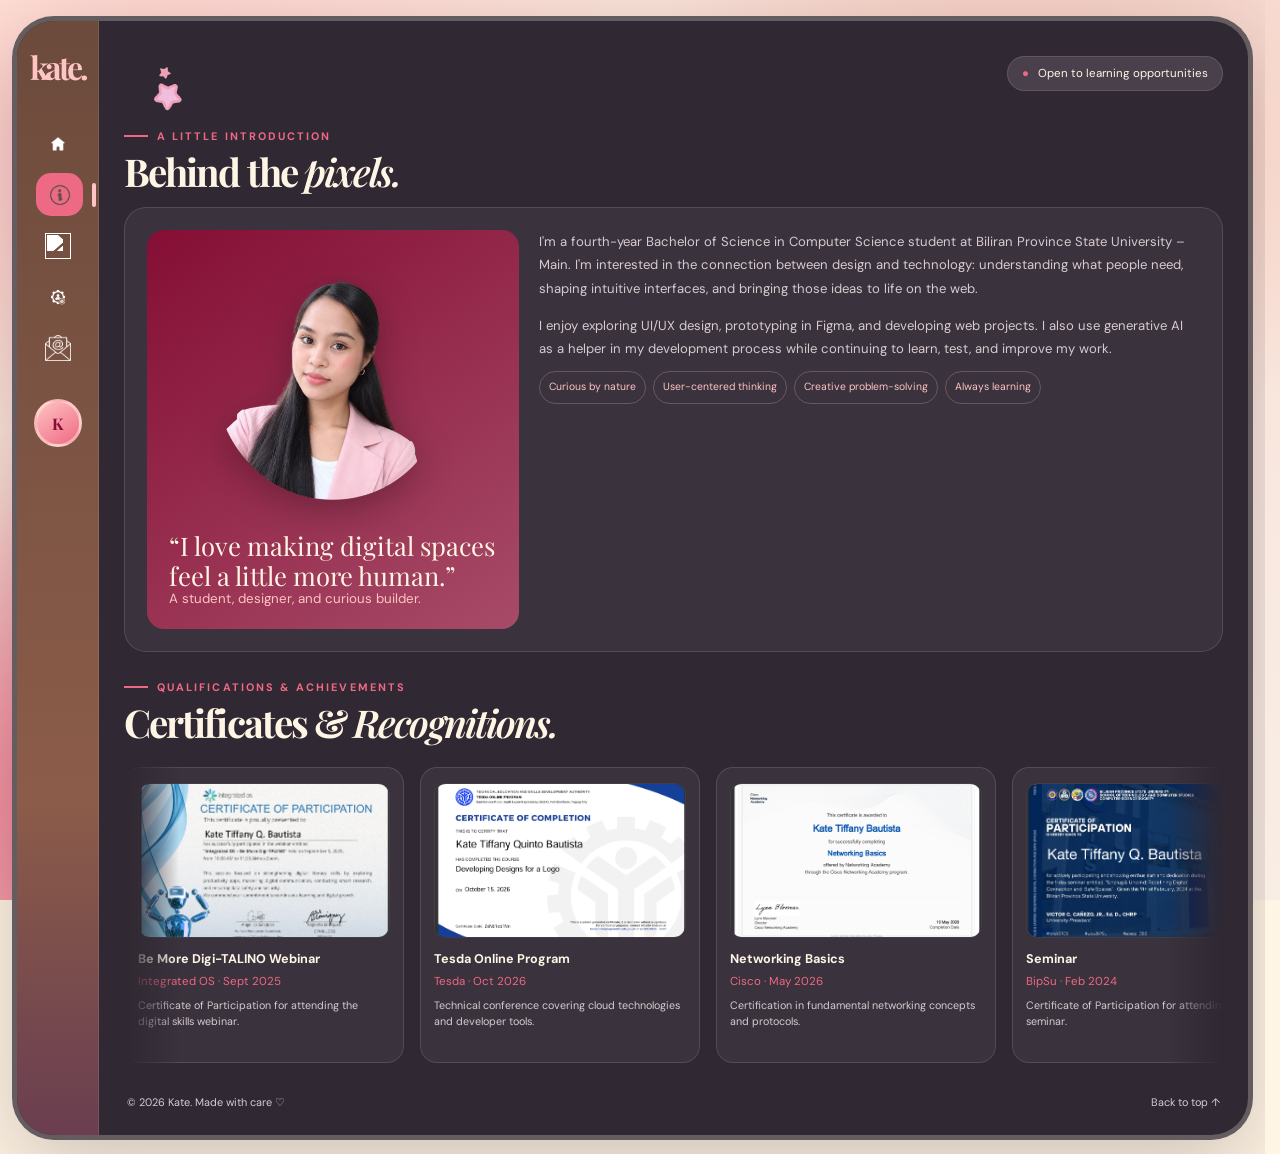
==== about.html @ a685a41d "Add files via upload" ====
<!doctype html>
<html lang="en">
  <head>
    <meta charset="UTF-8" />
    <meta name="viewport" content="width=device-width, initial-scale=1.0" />
    <meta name="theme-color" content="#850e35" />
    <meta
      name="description"
      content="Kate Tiffany Q. Bautista — UI/UX Designer and Developer portfolio."
    />
    <title>About — Kate Tiffany Q. Bautista</title>
    <link rel="preconnect" href="https://fonts.googleapis.com" />
    <link
      href="https://fonts.googleapis.com/css2?family=DM+Sans:wght@400;500;600;700&family=Playfair+Display:ital,wght@0,600;0,700;1,600;1,700&display=swap"
      rel="stylesheet"
    />
    <link
      href="https://fonts.googleapis.com/css2?family=Quicksand:wght@500;600&display=swap"
      rel="stylesheet"
    />
    <script>
      /* browsers without cross-page view transitions get a CSS/JS fade fallback (see portfolio.css) */
      if (!("CSSViewTransitionRule" in window)) document.documentElement.classList.add("no-vt");
    </script>
    <link rel="stylesheet" href="portfolio.css" />
  </head>
  <body id="top" data-page="about">
    <div class="dashboard">
      <aside class="sidebar" aria-label="Portfolio navigation">
        <div class="sidebar-inner">
          <a class="logo" href="index.html" data-section="home" aria-label="Home">kate.</a>
          <nav class="side-nav">
            <a href="index.html" data-section="home" aria-label="Home" title="Home"><img src="Home.png" alt="" /></a>
            <a class="active" aria-current="page" href="about.html" data-section="about" aria-label="About" title="About"><img src="About.png" alt="" /></a>
            <a href="work.html" data-section="work" aria-label="Work" title="Work"><img src="Work.png" alt="" /></a>
            <a href="skills.html" data-section="skills" aria-label="Skills" title="Skills"><img src="Skills.png" alt="" /></a>
            <a href="contact.html" data-section="contact" aria-label="Contact" title="Contact"><img src="Contact.png" alt="" /></a>
          </nav>
          <div class="avatar-mini" aria-label="Kate initials">K</div>
        </div>
      </aside>

      <main class="content">
        <div class="content-top">
          <button class="star-btn" id="starBtn" aria-label="Click for a pink star shimmer" type="button">
            <img src="star.png" alt="" />
            <span class="star-spark" aria-hidden="true">✦</span>
            <span class="star-spark" aria-hidden="true">✧</span>
            <span class="star-spark" aria-hidden="true">✦</span>
            <span class="star-spark" aria-hidden="true">✧</span>
            <span class="star-spark" aria-hidden="true">✦</span>
          </button>
          <span class="status-pill"><span>●</span> Open to learning opportunities</span>
        </div>

        <section id="about" class="section-block">
          <div class="section-heading reveal">
            <div>
              <div class="eyebrow">A little introduction</div>
              <h2>Behind the <em>pixels.</em></h2>
            </div>
            <p class="section-description">
            </p>
          </div>
          <div class="about-card reveal">
            <div class="quote-card">
              <!-- Ilisi ang src sa imong picture (pananglitan: "my-photo.png") -->
              <img class="quote-photo" src="tiffany.png" alt="Kate Tiffany Bautista" />
              <div class="quote">
                “I love making digital spaces feel a little more human.”
              </div>
              <small>A student, designer, and curious builder.</small>
            </div>
            <div class="about-text">
              <p>
                I'm a fourth-year Bachelor of Science in Computer Science student at Biliran Province State University – Main. I'm interested in the connection between design and technology: understanding what people need, shaping intuitive interfaces, and bringing those ideas to life on the web.
              </p>
              <p>
                I enjoy exploring UI/UX design, prototyping in Figma, and developing web projects. I also use generative AI as a helper in my development process while continuing to learn, test, and improve my work.
              </p>
              <div class="tags">
                <span class="tag">Curious by nature</span>
                <span class="tag">User-centered thinking</span>
                <span class="tag">Creative problem-solving</span>
                <span class="tag">Always learning</span>
              </div>
            </div>
          </div>
        </section>

        <!-- AUTOMATIC CONTINUOUS SCROLLING CERTIFICATES -->
        <section id="certificates" class="section-block">
          <div class="section-heading reveal">
            <div>
              <div class="eyebrow">Qualifications & Achievements</div>
              <h2>Certificates & <em>Recognitions.</em></h2>
            </div>
            <p class="section-description">
            </p>
          </div>

          <div class="cert-marquee-container reveal">
            <div class="cert-marquee-track">
              
              <!-- CARD 1 -->
              <article class="skill cert-card-item">
                <div class="cert-img-box">
              <img src="digi-talino.png" alt="Be More Digi-TALINO Webinar Certificate" />  </div>
                <h3>Be More Digi-TALINO Webinar</h3>
                <p style="color: var(--pink); font-size: 0.72rem; margin-bottom: 6px;">Integrated OS · Sept 2025</p>
                <p>Certificate of Participation for attending the digital skills webinar.</p>
              </article>

              <!-- CARD 2 -->
              <article class="skill cert-card-item">
                <div class="cert-img-box">
                  <img src="tesda-online%20program.png" alt="Developing Designs for a Logo Certificate" />
                </div>
                <h3>Tesda Online Program</h3>
                <p style="color: var(--pink); font-size: 0.72rem; margin-bottom: 6px;">Tesda · Oct 2026</p>
                <p>Technical conference covering cloud technologies and developer tools.</p>
              </article>

              <!-- CARD 3 -->
              <article class="skill cert-card-item">
                <div class="cert-img-box">
                  <img src="networking%20basics.png" alt="Networking Basics Certificate" />
                </div>
                <h3>Networking Basics</h3>
                <p style="color: var(--pink); font-size: 0.72rem; margin-bottom: 6px;">Cisco · May 2026</p>
                <p>Certification in fundamental networking concepts and protocols.</p>
              </article>

              <!-- CARD 4 -->
              <article class="skill cert-card-item">
                <div class="cert-img-box">
                  <img src="unplugandunwind.png" alt="Seminar" />
                </div>
                <h3>Seminar</h3>
                <p style="color: var(--pink); font-size: 0.72rem; margin-bottom: 6px;">BipSu · Feb 2024</p>
                <p>Certificate of Participation for attending the seminar.</p>
              </article>

              <!-- CARD 5 -->
              <article class="skill cert-card-item">
                <div class="cert-img-box">
                  <img src="thesis-preparation.png" alt="Thesis Preparation & Industry Practices" />
                </div>
                <h3>Thesis Preparation & Industry Practices</h3>
                <p style="color: var(--pink); font-size: 0.72rem; margin-bottom: 6px;">Workshop · October 2025</p>
                <p> Completed a seminar-workshop focused on thesis preparation, trending tools, and industry practices..</p>
              </article>

              <!-- CARD 6 -->
              <article class="skill cert-card-item">
                <div class="cert-img-box">
                  <img src="skillquest.png" alt="Generative AI Literacy" />
                </div>
                <h3>Generative AI Literacy</h3>
                <p style="color: var(--pink); font-size: 0.72rem; margin-bottom: 6px;">SkillQuest · 2026</p>
                <p>Completion certificate for the Generative AI Literacy course.</p>
              </article>

            </div>
          </div>
        </section>

        <footer>
          <span>© <span id="year"></span> Kate. Made with care ♡</span>
          <a href="#top">Back to top ↑</a>
        </footer>
      </main>
    </div>

    <!-- CERTIFICATE POP-UP -->
    <div class="cert-modal" id="certModal" role="dialog" aria-modal="true" aria-labelledby="certModalTitle" aria-hidden="true">
      <div class="cert-modal-box">
        <button type="button" class="cert-modal-close" id="certModalClose" aria-label="Close">&times;</button>
        <img class="cert-modal-img" id="certModalImg" src="" alt="" />
        <div class="cert-modal-body">
          <h3 id="certModalTitle"></h3>
          <p class="cert-modal-meta" id="certModalMeta"></p>
          <p class="cert-modal-desc" id="certModalDesc"></p>
        </div>
      </div>
    </div>
    <script src="portfolio.js"></script>
  </body>
</html>
---- portfolio.css ----
/* ===================================================================
   portfolio.css — shared by index, about, work, skills and contact.
   Taken from the <style> block in index.html (unchanged apart from the
   two notes marked in comments + the project row + the final section).
   =================================================================== */
:root {
  --wine: #850e35;
  --pink: #ee6983;
  --blush: #ffc4c4;
  --cream: #fff5e4;
  --dark: #302832;
  --dark2: #3a323c;
  --muted: #d8cbd0;
  --gold: #ffc4c4;
  --line: rgba(255, 245, 228, 0.13);
  --shadow: 0 28px 90px rgba(48, 25, 38, 0.23);
}
* {
  box-sizing: border-box;
}
html {
  scroll-behavior: smooth;
  scroll-padding-top: 24px;
}
body {
  margin: 0;
  background: var(--cream);
  font-family: "DM Sans", sans-serif;
  color: var(--cream);
  padding: 16px 12px 14px;
  min-height: 100vh;
  overflow-x: hidden;
}
body:before {
  content: "";
  position: fixed;
  inset: 0;
  z-index: -2;
  background:
    radial-gradient(ellipse at 12% 18%, #ffc4c4 0, transparent 34%),
    radial-gradient(ellipse at 82% 16%, #f4c9ba 0, transparent 28%),
    radial-gradient(ellipse at 14% 90%, #ee6983 0, transparent 35%),
    linear-gradient(120deg, #fff5e4, #f8d9d2 55%, #f9eee4);
}
a {
  color: inherit;
  text-decoration: none;
}
button {
  font: inherit;
}
.page-meta {
  width: min(1480px, 100%);
  margin: 0 auto 18px;
  display: flex;
  justify-content: space-between;
  align-items: center;
  color: var(--cream);
  font-size: 0.78rem;
  text-shadow: 0 1px 8px #6d4050;
}
.page-number {
  font-family: "Playfair Display", serif;
  font-size: 1.3rem;
  font-weight: 700;
}
.credit {
  border: 1px solid rgba(255, 255, 255, 0.55);
  border-radius: 30px;
  padding: 6px 14px;
  font-size: 0.68rem;
}
.dashboard {
  width: min(1480px, 100%);
  margin: auto;
  background: var(--dark);
  border: 5px solid rgba(255, 245, 228, 0.25);
  border-radius: 42px;
  overflow: clip;
  display: grid;
  grid-template-columns: 82px minmax(0, 1fr);
  min-height: 700px;
  box-shadow: var(--shadow);
  position: relative;
}
.sidebar {
  background: linear-gradient(180deg, #6c4b3c, #8b5c49 70%, #6a3e50);
  border-right: 1px solid rgba(255, 245, 228, 0.1);
}
.sidebar-inner {
  position: sticky;
  top: 0;
  height: calc(100vh - 40px); /* 100vh minus body padding (30px) and dashboard border (10px): no phantom scroll on short pages */
  min-height: 520px;
  display: flex;
  align-items: center;
  flex-direction: column;
  padding: 24px 12px;
  gap: 20px;
}
.logo {
  font-family: "Playfair Display", serif;
  font-size: 2rem;
  font-weight: 700;
  color: var(--blush);
  margin: 0 0 14px;
  letter-spacing: -0.1em;
}
.side-nav {
  display: flex;
  flex-direction: column;
  gap: 8px;
  width: 100%;
  align-items: center;
}
.side-nav a {
  width: 47px;
  height: 43px;
  border-radius: 15px;
  display: grid;
  place-items: center;
  color: #ffd5d8;
  font-size: 1.18rem;
  transition: 0.25s;
  position: relative;
}
.side-nav a:hover,
.side-nav a.active {
  background: var(--pink);
  color: var(--wine);
  transform: translateX(2px);
}
.side-nav a.active:after {
  content: "";
  position: absolute;
  right: -13px;
  width: 4px;
  height: 24px;
  border-radius: 5px;
  background: var(--blush);
}
.avatar-mini {
  width: 48px;
  height: 48px;
  border-radius: 50%;
  background: linear-gradient(145deg, var(--blush), var(--pink));
  color: var(--wine);
  display: grid;
  place-items: center;
  font-family: "Playfair Display", serif;
  font-weight: 700;
  border: 3px solid rgba(255, 245, 228, 0.45);
  margin-top: 10px;
}
.sidebar-bottom {
  margin-top: auto;
  display: flex;
  flex-direction: column;
  gap: 10px;
}
.sidebar-bottom a {
  font-size: 0.9rem;
  color: #ffd5d8;
  padding: 9px;
}
.content {
  min-width: 0;
  padding: 25px 25px 26px;
}
.content-top {
  display: flex;
  justify-content: space-between;
  align-items: center;
  gap: 16px;
  margin-bottom: 20px;
}
.back-link,
.status-pill {
  background: #4a404b;
  border: 1px solid var(--line);
  border-radius: 99px;
  padding: 9px 14px;
  font-size: 0.72rem;
  color: var(--cream);
}
.back-link:hover {
  background: var(--wine);
}
.status-pill span {
  color: var(--pink);
  margin-right: 6px;
}
.hero-layout {
  display: grid;
  grid-template-columns: minmax(0, 1.45fr) minmax(230px, 0.8fr);
  gap: 18px;
  align-items: stretch;
}
.hero-main {
  min-height: 490px;
  border-radius: 30px;
  overflow: hidden;
  position: relative;
  background: linear-gradient(
    150deg,
    #f9d8c7 0%,
    #ee6983 48%,
    #850e35 100%
  );
  color: var(--wine);
  isolation: isolate;
}
.hero-main:before {
  content: "";
  position: absolute;
  inset: 0;
  background:
    radial-gradient(
      circle at 25% 15%,
      rgba(255, 245, 228, 0.95),
      transparent 30%
    ),
    linear-gradient(130deg, transparent 35%, rgba(133, 14, 53, 0.15));
  z-index: -1;
}
.hero-main:after {
  content: "";
  position: absolute;
  right: -80px;
  bottom: -110px;
  width: 340px;
  height: 340px;
  border-radius: 50%;
  border: 1px solid rgba(255, 245, 228, 0.45);
  box-shadow:
    0 0 0 24px rgba(255, 245, 228, 0.07),
    0 0 0 54px rgba(255, 245, 228, 0.05);
  z-index: -1;
}
.hero-copy {
  padding: 35px 32px;
  position: relative;
  z-index: 3;
  max-width: 580px;
}
.eyebrow {
  font-size: 0.68rem;
  text-transform: uppercase;
  letter-spacing: 0.19em;
  font-weight: 700;
  color: var(--wine);
  display: flex;
  align-items: center;
  gap: 9px;
}
.eyebrow:before {
  content: "";
  width: 24px;
  height: 2px;
  background: var(--wine);
}
h1,
h2,
h3,
p {
  margin-top: 0;
}
h1,
h2,
.serif {
  font-family: "Playfair Display", Georgia, serif;
}
h1 {
  font-size: clamp(2.7rem, 5vw, 4.8rem);
  letter-spacing: -0.065em;
  line-height: 0.98;
  margin: 17px 0 16px;
  max-width: 570px;
}
h1 em,
h2 em {
  color: var(--cream);
  font-weight: 600;
}
.hero-copy p {
  max-width: 400px;
  line-height: 1.75;
  color: #fff8ef;
  font-size: 0.92rem;
}
.actions {
  display: flex;
  flex-wrap: wrap;
  gap: 9px;
  margin-top: 23px;
}
.btn {
  border: 0;
  display: inline-flex;
  align-items: center;
  justify-content: center;
  gap: 8px;
  padding: 12px 16px;
  border-radius: 99px;
  font-size: 0.78rem;
  font-weight: 700;
  cursor: pointer;
  transition:
    transform 0.25s,
    box-shadow 0.25s;
}
.btn:hover {
  transform: translateY(-3px);
  box-shadow: 0 10px 25px #6b294332;
}
.btn-primary {
  background: var(--wine);
  color: var(--cream);
}
.btn-light {
  background: rgba(255, 245, 228, 0.72);
  color: var(--wine);
  border: 1px solid rgba(133, 14, 53, 0.15);
}
.hero-photo {
 position: absolute;   /* nakalutang sa loob ng hero */
right: 0%;            /* layo mula sa kanang gilid */
bottom: 0;            /* layo mula sa ibabang gilid */
height: 95%;          /* SIZE: taas ng larawan */
max-width: 50%;
object-fit: cover;
object-position: top;
z-index: 1;
}
.float-chip {
  position: absolute;
  z-index: 4;
  background: rgba(255, 245, 228, 0.9);
  border-radius: 15px;
  padding: 11px 13px;
  box-shadow: 0 10px 30px #6d253c2e;
  font-size: 0.68rem;
  color: var(--wine);
  animation: float 5s ease-in-out infinite;
}
.float-chip strong {
  display: block;
  font-size: 0.83rem;
  margin-top: 4px;
}
.chip-one {
  right: 18px;
  top: 22px;
}
.chip-two {
 left: 500px;
bottom: 22px;
animation-delay: -2s;
}
.right-column {
  display: flex;
  flex-direction: column;
  gap: 14px;
}
.panel {
  background: var(--dark2);
  border: 1px solid var(--line);
  border-radius: 23px;
  padding: 20px;
  min-width: 0;
  position: relative;
  transform: translateY(0) scale(1);
  transform-origin: center;
  transition: transform 240ms ease, border-color 240ms ease,
    box-shadow 240ms ease, background-color 240ms ease;
  will-change: transform;
  -webkit-tap-highlight-color: transparent;
}
/* Right-column panels gently lift when hovered or tapped. */
.right-column .panel:hover,
.right-column .panel:focus-within {
  transform: translateY(-6px) scale(1.015);
  border-color: rgba(255, 196, 196, 0.65);
  box-shadow: 0 14px 32px rgba(238, 105, 131, 0.16);
}
.right-column .panel:active {
  transform: translateY(-2px) scale(0.985);
  box-shadow: 0 5px 14px rgba(238, 105, 131, 0.12);
}
@media (prefers-reduced-motion: reduce) {
  .panel { transition: none; }
}
.panel-title {
  display: flex;
  justify-content: space-between;
  gap: 10px;
  align-items: center;
  margin-bottom: 14px;
}
.panel-title h3 {
  font-size: 0.95rem;
  margin: 0;
  color: var(--cream);
}
.tiny-icons {
  color: var(--pink);
  letter-spacing: 0.18em;
}
.location {
  font-size: 0.75rem;
  color: var(--muted);
  line-height: 1.55;
}
.location strong {
  color: var(--cream);
  display: block;
  font-size: 1rem;
  margin-bottom: 3px;
}
.music-box {
  background: #5b464e;
  border: 1px solid #a27b7c;
  border-radius: 15px;
  padding: 11px;
}
.music-screen {
  height: 105px;
  background: linear-gradient(
    135deg,
    var(--pink),
    var(--blush),
    var(--wine)
  );
  border-radius: 10px;
  display: grid;
  place-items: center;
  color: var(--cream);
  font-family: "Playfair Display", serif;
  font-size: 1.4rem;
  letter-spacing: -0.05em;
}
.music-screen span {
  font-style: italic;
}
.music-controls {
  display: flex;
  align-items: center;
  justify-content: space-around;
  color: var(--blush);
  padding-top: 12px;
  font-size: 1.1rem;
}
/* Interactive Creative Space */
.creative-playground {
  position: relative;
  overflow: hidden;
  min-height: 176px;
  padding: 14px;
  border-radius: 17px;
  border: 1px solid rgba(255, 196, 196, 0.4);
  background: linear-gradient(145deg, #f8c7d0, #e9b9d0 52%, #c8b9e8);
  color: #51233e;
  isolation: isolate;
  transition: background 350ms ease, transform 250ms ease;
}
.creative-playground.vibe-two {
  background: linear-gradient(145deg, #f8d8a8, #f6b8bd 55%, #d9c5f3);
}
.creative-playground.vibe-three {
  background: linear-gradient(145deg, #c8e8d2, #b9d9ed 55%, #e8c5e7);
}
.creative-playground:after {
  content: "";
  position: absolute;
  width: 150px;
  height: 150px;
  right: -50px;
  bottom: -75px;
  border: 1px solid rgba(255,255,255,.6);
  border-radius: 50%;
  box-shadow: 0 0 0 14px rgba(255,255,255,.1), 0 0 0 29px rgba(255,255,255,.08);
  z-index: -1;
}
.creative-topline {
  display: flex;
  align-items: center;
  justify-content: space-between;
  gap: 8px;
  font-size: .62rem;
  font-weight: 700;
  letter-spacing: .1em;
  text-transform: uppercase;
}
.creative-live-dot { width: 7px; height: 7px; display: inline-block; border-radius: 50%; background: #6aaf84; margin-right: 4px; box-shadow: 0 0 0 4px rgba(106,175,132,.18); }
.creative-idea { margin: 13px 0 3px; font-family: "Playfair Display", serif; font-size: 1.18rem; line-height: 1.12; }
.creative-subtitle { margin: 0; max-width: 185px; font-size: .67rem; line-height: 1.45; color: rgba(81,35,62,.82); }
.creative-sticker { position: absolute; display: grid; place-items: center; border: 1px solid rgba(255,255,255,.8); background: rgba(255,255,255,.48); backdrop-filter: blur(5px); box-shadow: 0 7px 18px rgba(92,39,74,.12); }
.sticker-star { right: 18px; top: 46px; width: 42px; height: 42px; border-radius: 15px; font-size: 1.35rem; animation: stickerFloat 3s ease-in-out infinite; transform: rotate(9deg); }
.sticker-heart { right: 58px; bottom: 18px; width: 34px; height: 34px; border-radius: 50%; font-size: 1.05rem; animation: stickerFloat 3.6s ease-in-out infinite reverse; }
.sticker-flower { right: 15px; bottom: 16px; font-size: 1.3rem; animation: flowerSpin 12s linear infinite; }
@keyframes stickerFloat { 0%,100% { translate: 0 0; } 50% { translate: 0 -7px; } }
@keyframes flowerSpin { to { rotate: 360deg; } }
@keyframes stickerPop { 0% { transform: scale(.55) rotate(-18deg); opacity: .35; } 65% { transform: scale(1.18) rotate(8deg); opacity: 1; } 100% { transform: scale(1) rotate(0); opacity: 1; } }
.creative-sticker.is-changing, .sticker-flower.is-changing { animation: stickerPop 420ms cubic-bezier(.2,.8,.2,1) both; }
.creative-footer { display: flex; align-items: center; justify-content: space-between; gap: 8px; margin-top: 11px; }
.creative-swatches { display: flex; gap: 5px; }
.creative-swatch { width: 13px; height: 13px; border-radius: 50%; border: 1px solid rgba(81,35,62,.2); }
.creative-shuffle { border: 1px solid rgba(255,196,196,.55); background: #5b414f; color: #fff5e4; border-radius: 999px; padding: 7px 10px; font-size: .65rem; font-weight: 700; cursor: pointer; transition: transform 180ms ease, background 180ms ease; }
.creative-shuffle:hover { transform: translateY(-2px) rotate(-1deg); background: var(--pink); color: var(--wine); }
.creative-shuffle:active { transform: scale(.96); }
.creative-shuffle:focus-visible { outline: 2px solid var(--blush); outline-offset: 3px; }
@media (prefers-reduced-motion: reduce) { .sticker-star, .sticker-heart, .sticker-flower { animation: none; } .creative-playground, .creative-shuffle { transition: none; } }
.years {
  display: flex;
  align-items: center;
  justify-content: space-between;
  gap: 10px;
}
.years small {
  display: block;
  color: var(--muted);
  font-size: 0.7rem;
  margin-bottom: 5px;
}
.years strong {
  font-family: "Playfair Display", serif;
  font-size: 2rem;
  letter-spacing: -0.04em;
}
.clock {
  width: 47px;
  height: 47px;
  border-radius: 50%;
  background: var(--pink);
  color: var(--wine);
  display: grid;
  place-items: center;
  font-size: 1.25rem;
  flex-shrink: 0;
}
.about-strip {
  margin-top: 18px;
  display: grid;
  grid-template-columns: 1fr 1fr 1fr;
  gap: 12px;
}
.mini-panel {
  background: var(--dark2);
  border: 1px solid var(--line);
  border-radius: 18px;
  padding: 17px;
  position: relative;
  transform: translateY(0) scale(1);
  transition: transform 240ms ease, border-color 240ms ease,
    box-shadow 240ms ease, background-color 240ms ease;
  -webkit-tap-highlight-color: transparent;
}
/* The lower Design Focus, Development, and Approach cards also move. */
.about-strip .mini-panel:hover,
.about-strip .mini-panel:focus-within {
  transform: translateY(-6px) scale(1.02);
  border-color: rgba(255, 196, 196, 0.65);
  box-shadow: 0 14px 30px rgba(238, 105, 131, 0.16);
}
.about-strip .mini-panel:active {
  transform: translateY(-2px) scale(0.985);
  box-shadow: 0 5px 14px rgba(238, 105, 131, 0.12);
}
@media (prefers-reduced-motion: reduce) {
  .mini-panel { transition: none; }
}
.mini-panel small {
  display: block;
  color: var(--pink);
  font-size: 0.64rem;
  text-transform: uppercase;
  letter-spacing: 0.12em;
  margin-bottom: 7px;
}
.mini-panel strong {
  font-size: 0.9rem;
}
.section-block {
  margin-top: 28px;
  scroll-margin-top: 20px;
}
.section-heading {
  display: flex;
  align-items: end;
  justify-content: space-between;
  gap: 20px;
  margin-bottom: 15px;
}
.section-heading .eyebrow {
  color: var(--pink);
}
.section-heading .eyebrow:before {
  background: var(--pink);
}
h2 {
  font-size: clamp(1.8rem, 3vw, 2.7rem);
  letter-spacing: -0.05em;
  line-height: 1.03;
  margin: 9px 0 0;
  color: var(--cream);
}
.section-description {
  color: var(--muted);
  font-size: 0.78rem;
  line-height: 1.65;
  max-width: 330px;
  margin: 0;
}
.about-card {
  display: grid;
  grid-template-columns: 0.72fr 1.28fr;
  gap: 20px;
  background: var(--dark2);
  border: 1px solid var(--line);
  border-radius: 22px;
  padding: 22px;
}
.quote-card {
  border-radius: 17px;
  background: linear-gradient(145deg, var(--wine), #a74b68);
  padding: 22px;
  display: flex;
  flex-direction: column;
  justify-content: space-between;
  min-height: 190px;
}
.quote-card .quote {
  font-family: "Playfair Display", serif;
  font-size: 1.6rem;
  line-height: 1.18;
}
.quote-card small {
  color: var(--blush);
}
.quote-card .quote-photo {
  display: block;
  width: 100%;
  max-width: 260px;
  height: auto;
  aspect-ratio: 1 / 1;
  object-fit: contain;
  flex-shrink: 0;
  margin: 0 auto 18px;
  filter: drop-shadow(0 10px 18px rgba(0, 0, 0, 0.28));
}
.about-text {
  color: var(--muted);
  font-size: 0.82rem;
  line-height: 1.8;
}
.about-text p:last-of-type {
  margin-bottom: 10px;
}
.tags {
  display: flex;
  flex-wrap: wrap;
  gap: 7px;
}
.tag {
  border: 1px solid rgba(255, 196, 196, 0.25);
  border-radius: 99px;
  padding: 6px 9px;
  color: var(--blush);
  font-size: 0.65rem;
}
.project-grid {
  display: grid;
  grid-template-columns: repeat(2, minmax(0, 1fr));
  gap: 13px;
}
.project-card {
  background: var(--dark2);
  border: 1px solid var(--line);
  border-radius: 20px;
  padding: 11px;
  transition:
    transform 0.3s,
    box-shadow 0.3s;
}
.project-card:hover {
  transform: translateY(-5px);
  box-shadow: 0 18px 35px #160a1238;
}
.project-visual {
  height: 155px;
  border-radius: 13px;
  display: grid;
  place-items: center;
  overflow: hidden;
  position: relative;
}
.visual-one {
  background: linear-gradient(140deg, #ee6983, #850e35);
}
.visual-two {
  background: linear-gradient(140deg, #ffc4c4, #fff5e4);
}
.visual-three {
  background: linear-gradient(140deg, #a54a68, #302832);
}
.visual-four {
  background: linear-gradient(140deg, #fff5e4, #ee6983);
}
.mock-window {
  width: 67%;
  background: rgba(255, 245, 228, 0.94);
  border-radius: 10px;
  padding: 9px;
  box-shadow: 0 10px 22px #2d0e1c55;
  transform: rotate(-4deg);
  transition: transform 0.3s;
}
.project-card:hover .mock-window {
  transform: rotate(0) scale(1.04);
}
.mock-dots {
  display: flex;
  gap: 3px;
  margin-bottom: 7px;
}
.mock-dots i {
  width: 5px;
  height: 5px;
  border-radius: 50%;
  background: var(--pink);
}
.mock-line {
  height: 5px;
  border-radius: 9px;
  background: var(--blush);
  margin: 5px 0;
  width: 75%;
}
.mock-line.short {
  width: 42%;
  background: var(--pink);
}
.mock-map {
  height: 55px;
  margin-top: 7px;
  border-radius: 6px;
  background:
    linear-gradient(
      35deg,
      transparent 46%,
      #850e3522 47% 49%,
      transparent 50%
    ),
    linear-gradient(120deg, #ffc4c4, #fff5e4);
  position: relative;
}
.mock-map:after {
  content: "⌖";
  position: absolute;
  left: 48%;
  top: 18%;
  color: var(--wine);
  font-size: 1.4rem;
}
.visual-title {
  font-family: "Playfair Display", serif;
  font-size: 2.2rem;
  text-align: center;
  color: var(--cream);
  line-height: 1;
}
.visual-title em {
  display: block;
  color: var(--blush);
}
.phone {
  width: 80px;
  height: 128px;
  border: 4px solid var(--wine);
  border-radius: 15px;
  background: var(--cream);
  padding: 10px 6px;
  transform: rotate(7deg);
}
.phone .bubble {
  height: 28px;
  border-radius: 6px;
  background: var(--pink);
  margin: 5px 0;
}
.phone .bubble:nth-child(3) {
  background: var(--blush);
  width: 75%;
}
.project-info {
  padding: 12px 5px 4px;
}
.project-top {
  display: flex;
  justify-content: space-between;
  align-items: start;
  gap: 10px;
}
.project-info h3 {
  margin: 0 0 6px;
  color: var(--cream);
  font-size: 0.94rem;
}
.project-info p {
  margin: 0 0 10px;
  color: var(--muted);
  font-size: 0.73rem;
  line-height: 1.6;
}
.project-link {
  flex-shrink: 0;
  width: 30px;
  height: 30px;
  border: 1px solid var(--line);
  border-radius: 50%;
  display: grid;
  place-items: center;
  color: var(--pink);
  transition: 0.2s;
}
.project-link:hover {
  background: var(--pink);
  color: var(--wine);
}
.project-grid.single {
  grid-template-columns: 1fr;
}
.project-img {
  position: absolute;
  inset: 0;
  width: 100%;
  height: 100%;
  object-fit: cover;
  z-index: 1;
}
.project-card-link {
  position: relative;
  cursor: pointer;
}
.skills-grid {
  display: grid;
  grid-template-columns: repeat(4, 1fr);
  gap: 10px;
}
.skill {
  padding: 15px 13px;
  border-radius: 17px;
  background: var(--dark2);
  border: 1px solid var(--line);
  transition:
    transform 0.25s,
    border-color 0.25s;
}
.skill:hover {
  transform: translateY(-4px);
  border-color: var(--pink);
}
.skill-icon {
  width: 33px;
  height: 33px;
  border-radius: 11px;
  display: grid;
  place-items: center;
  background: rgba(238, 105, 131, 0.17);
  color: var(--pink);
  font-weight: 700;
  font-size: 0.8rem;
  margin-bottom: 12px;
}
.skill h3 {
  font-size: 0.79rem;
  margin: 0 0 6px;
  color: var(--cream);
}
.skill p {
  font-size: 0.67rem;
  line-height: 1.55;
  color: var(--muted);
  margin: 0;
}
.contact-card {
  border-radius: 22px;
  background: linear-gradient(115deg, var(--wine), #4b2d3c);
  padding: 27px;
  display: flex;
  justify-content: space-between;
  align-items: center;
  gap: 25px;
  position: relative;
  overflow: hidden;
}
.contact-card:after {
  content: "✳";
  position: absolute;
  right: 20%;
  top: -60px;
  font-size: 12rem;
  color: #ffc4c411;
}
.contact-card h2 {
  position: relative;
  z-index: 1;
  max-width: 500px;
}
.contact-card p {
  position: relative;
  z-index: 1;
  color: #e5cbd2;
  font-size: 0.78rem;
  line-height: 1.7;
  max-width: 440px;
  margin: 12px 0 0;
}
.contact-actions {
  position: relative;
  z-index: 2;
  flex-shrink: 0;
}
.contact-actions .btn {
  white-space: nowrap;
  background: var(--blush);
  color: var(--wine);
}
footer {
  display: flex;
  justify-content: space-between;
  gap: 12px;
  color: var(--muted);
  font-size: 0.68rem;
  padding: 22px 3px 0;
}
.reveal {
  opacity: 0;
  transform: translateY(18px);
  transition:
    opacity 0.65s ease,
    transform 0.65s ease;
}
.reveal.visible {
  opacity: 1;
  transform: translateY(0);
}
.delay-1 {
  transition-delay: 0.12s;
}
.delay-2 {
  transition-delay: 0.24s;
}
.delay-3 {
  transition-delay: 0.36s;
}
@keyframes float {
  0%,
  100% {
    transform: translateY(0);
  }
  50% {
    transform: translateY(-10px);
  }
}
@keyframes pulse {
  0%,
  100% {
    opacity: 0.7;
  }
  50% {
    opacity: 1;
  }
}
@media (max-width: 900px) {
  body {
    padding: 18px 14px;
  }
  .dashboard {
    grid-template-columns: 72px minmax(0, 1fr);
    border-radius: 30px;
  }
  .sidebar-inner {
    padding: 20px 8px;
    height: calc(100vh - 46px); /* body padding is 36px at this size */
  }
  .content {
    padding: 19px;
  }
  .hero-layout {
    grid-template-columns: 1fr;
  }
  .hero-main {
    min-height: 410px;
  }
  .right-column {
    display: grid;
    grid-template-columns: 1fr 1fr;
  }
  .right-column .panel:first-child {
    grid-row: span 2;
  }
  .about-strip {
    grid-template-columns: 1fr 1fr;
  }
  .about-strip .mini-panel:last-child {
    display: none;
  }
  .skills-grid {
    grid-template-columns: repeat(2, 1fr);
  }
}
@media (max-width: 600px) {
  body {
    .hero-photo {
   height: 55%;
  right: -2%;
  }
    padding: 10px 8px;
    
  }
  .page-meta {
    margin-bottom: 10px;
  }
  .dashboard {
    display: block;
    border-width: 3px;
    border-radius: 24px;
  }
  .sidebar {
    position: sticky;
    top: 0;
    z-index: 20;
    border-right: 0;
    border-bottom: 1px solid var(--line);
  }
  .sidebar-inner {
    position: static;
    height: auto;
    min-height: 0;
    flex-direction: row;
    justify-content: space-between;
    padding: 9px 13px;
    gap: 10px;
  }
  .logo {
    font-size: 1.55rem;
    margin: 0;
  }
  .side-nav {
    flex-direction: row;
    gap: 3px;
    width: auto;
  }
  .side-nav a {
    width: 34px;
    height: 34px;
    border-radius: 10px;
    font-size: 0.95rem;
  }
  .side-nav a.active:after {
    display: none;
  }
  .avatar-mini,
  .sidebar-bottom {
    display: none;
  }
  .content {
    padding: 13px;
  }
  .content-top {
    margin-bottom: 13px;
  }
  .status-pill {
    font-size: 0.63rem;
    padding: 8px 10px;
  }
  .back-link {
    font-size: 0.63rem;
    padding: 8px 10px;
  }
  .hero-main {
    min-height: 490px;
  }
  .hero-copy {
    padding: 25px 21px;
  }
  .hero-copy p {
    max-width: 78%;
    font-size: 0.82rem;
  }
  .hero-copy h1 {
    font-size: clamp(2.8rem, 13vw, 4rem);
    max-width: 90%;
  }
  .art-person {
    width: 53%;
    height: 48%;
    right: -2%;
    opacity: 0.62;
  }
  .float-chip {
    font-size: 0.58rem;
    padding: 9px;
  }
  .chip-one {
    right: 10px;
    top: auto;
    bottom: 450px;
  }
  .chip-two {
    left: 200px;
    bottom: 55px;
  }
  .right-column {
    grid-template-columns: 1fr 1fr;
    gap: 9px;
  }
  .panel {
    padding: 13px;
    border-radius: 17px;
  }
  .right-column .panel:first-child {
    grid-row: auto;
    grid-column: span 2;
  }
  .music-screen {
    height: 75px;
  }
  .years strong {
    font-size: 1.55rem;
  }
  .about-strip {
    gap: 7px;
    margin-top: 10px;
  }
  .mini-panel {
    padding: 12px;
  }
  .mini-panel strong {
    font-size: 0.76rem;
  }
  .section-block {
    margin-top: 24px;
  }
  .section-heading {
    display: block;
  }
  .section-description {
    margin-top: 10px;
  }
  .about-card {
    grid-template-columns: 1fr;
    padding: 12px;
    gap: 12px;
  }
  .quote-card {
    min-height: 145px;
  }
  .quote-card .quote {
    font-size: 1.5rem;
  }
  .project-grid {
    grid-template-columns: 1fr;
  }
  .project-visual {
    height: 165px;
  }
  .skills-grid {
    grid-template-columns: 1fr 1fr;
    gap: 7px;
  }
  .skill {
    padding: 12px 10px;
  }
  .contact-card {
    display: block;
    padding: 23px 19px;
  }
  .contact-actions {
    margin-top: 20px;
  }
  .contact-actions .btn {
    white-space: normal;
  }
  footer {
    font-size: 0.62rem;
  }
}
@media (prefers-reduced-motion: reduce) {
  *,
  *::before,
  *::after {
    scroll-behavior: auto !important;
    animation-duration: 0.01ms !important;
    animation-iteration-count: 1 !important;
    transition-duration: 0.01ms !important;
  }
  .reveal {
    opacity: 1;
    transform: none;
  }
}
.side-nav a img {
  width: 26px;
  height: 26px;
  object-fit: contain;
  filter: brightness(0) invert(1);
  transition: 0.25s;
}
.side-nav a:hover img,
.side-nav a.active img {
  filter: brightness(0) invert(1) sepia(1) saturate(6) hue-rotate(300deg) brightness(0.35);
}
.star-btn {
  position: relative;
  background: none;
  border: 0;
  padding: 0;
  width: 85px;
  height: 55px;
  display: grid;
  place-items: center;
  cursor: pointer;
  overflow: visible;
  isolation: isolate;
  transition: filter .25s ease, transform .25s ease;
}
.star-btn:hover {
  filter: drop-shadow(0 0 10px rgba(238, 143, 180, .7));
  transform: translateY(-2px);
}
.star-btn:focus-visible {
  outline: 2px solid #ee8fb4;
  outline-offset: 5px;
  border-radius: 8px;
}
.star-btn img {
  width: 100%;
  height: 100%;
  object-fit: contain;
  pointer-events: none;
  position: relative;
  z-index: 1;
  transform-origin: 50% 58%;
}
.star-btn.is-sparkling img {
  animation: portfolioStarBounce .72s cubic-bezier(.2, 1.5, .45, 1);
}
.star-btn .star-spark {
  position: absolute;
  left: 50%;
  top: 50%;
  z-index: 2;
  pointer-events: none;
  color: #fff1f7;
  font-size: 13px;
  line-height: 1;
  opacity: 0;
  text-shadow: 0 0 5px #f39abc, 0 0 10px #fff;
}
.star-btn.is-sparkling .star-spark {
  animation: portfolioStarShimmer .85s ease-out forwards;
}
.star-btn .star-spark:nth-of-type(2) { --sx: -22px; --sy: -25px; --delay: 0ms; }
.star-btn .star-spark:nth-of-type(3) { --sx: 24px; --sy: -26px; --delay: 45ms; }
.star-btn .star-spark:nth-of-type(4) { --sx: -27px; --sy: 4px; --delay: 80ms; }
.star-btn .star-spark:nth-of-type(5) { --sx: 27px; --sy: 7px; --delay: 25ms; }
.star-btn .star-spark:nth-of-type(6) { --sx: 0px; --sy: -32px; --delay: 90ms; }
@keyframes portfolioStarBounce {
  0% { transform: scale(1) rotate(0); }
  23% { transform: scale(.78) rotate(-8deg); }
  48% { transform: scale(1.15) rotate(8deg); }
  72% { transform: scale(.96) rotate(-3deg); }
  100% { transform: scale(1) rotate(0); }
}
@keyframes portfolioStarShimmer {
  0% { opacity: 0; transform: translate(-50%, -50%) scale(.2); }
  25% { opacity: 1; }
  100% { opacity: 0; transform: translate(calc(-50% + var(--sx)), calc(-50% + var(--sy))) scale(1.35) rotate(90deg); }
}
@media (prefers-reduced-motion: reduce) {
  .star-btn.is-sparkling img, .star-btn.is-sparkling .star-spark { animation-duration: .01ms; }
}

/* AUTOMATIC CONTINUOUS SCROLLING CERTIFICATES */
.cert-marquee-container {
  overflow: hidden;
  width: 100%;
  position: relative;
  padding: 10px 0;
  mask-image: linear-gradient(to right, transparent, black 5%, black 95%, transparent);
  -webkit-mask-image: linear-gradient(to right, transparent, black 5%, black 95%, transparent);
  touch-action: pan-y; /* let the page scroll vertically when swiping over the strip */
}
.cert-marquee-track {
  display: flex;
  flex-direction: row !important;
  flex-wrap: nowrap;
  gap: 0; /* spacing lives on the cards so -50% lands exactly on the 2nd set (no jump) */
  width: max-content;
  will-change: transform;
  backface-visibility: hidden;
  animation: autoScroll 40s linear infinite;
}
.cert-marquee-track .cert-card-item {
  margin-right: 16px;
}
/* Pause only on real hover devices (not on touch) */
@media (hover: hover) and (pointer: fine) {
  .cert-marquee-container:hover .cert-marquee-track {
    animation-play-state: paused;
  }
}
@keyframes autoScroll {
  0%   { transform: translate3d(0, 0, 0); }
  100% { transform: translate3d(-50%, 0, 0); }
}
/* Many phones have "Reduce motion / Remove animations" on (e.g. battery saver),
   which was freezing the strip. Keep the certificates auto-scrolling, just slower. */
@media (prefers-reduced-motion: reduce) {
  .cert-marquee-track {
    animation: autoScroll 60s linear infinite !important;
  }
}

.cert-card-item {
  flex: 0 0 280px;
  width: 280px;
}

.cert-img-box {
  width: 100%;
  height: 155px;
  border-radius: 12px;
  overflow: hidden;
  margin-bottom: 12px;
  background: #28212a;
  border: 1px solid var(--line);
}

.cert-img-box img {
  width: 100%;
  height: 100%;
  object-fit: cover;
  display: block;
  transition: transform 0.3s;
}

.cert-card-item:hover .cert-img-box img {
  transform: scale(1.05);
}


/* CERTIFICATE POP-UP */
.cert-card-item { cursor: pointer; }
.cert-card-item:focus-visible { outline: 2px solid var(--pink); outline-offset: 3px; }
body.cert-open { overflow: hidden; }
body.cert-open .cert-marquee-track { animation-play-state: paused; }
.cert-modal {
  position: fixed;
  inset: 0;
  z-index: 100;
  display: grid;
  place-items: center;
  padding: 20px;
  background: rgba(30, 14, 22, 0.72);
  backdrop-filter: blur(6px);
  -webkit-backdrop-filter: blur(6px);
  opacity: 0;
  visibility: hidden;
  transition: opacity 0.25s ease, visibility 0.25s;
}
.cert-modal.open { opacity: 1; visibility: visible; }
.cert-modal-box {
  position: relative;
  width: min(560px, 100%);
  max-height: 90vh;
  overflow-y: auto;
  background: var(--dark2);
  border: 1px solid var(--line);
  border-radius: 22px;
  padding: 16px 16px 20px;
  box-shadow: 0 30px 80px rgba(0, 0, 0, 0.45);
  transform: translateY(14px) scale(0.96);
  transition: transform 0.28s cubic-bezier(.2, 1.2, .4, 1);
}
.cert-modal.open .cert-modal-box { transform: none; }
.cert-modal-img {
  width: 100%;
  border-radius: 14px;
  display: block;
  background: #28212a;
  border: 1px solid var(--line);
  aspect-ratio: 280 / 155;
  object-fit: contain;
}
.cert-modal-body { padding: 14px 4px 0; }
.cert-modal-body h3 { margin: 0 0 6px; font-size: 1.05rem; color: var(--cream); }
.cert-modal-meta { margin: 0 0 10px; font-size: 0.78rem; color: var(--pink); }
.cert-modal-desc { margin: 0; font-size: 0.85rem; line-height: 1.7; color: var(--muted); }
.cert-modal-close {
  position: absolute;
  top: 10px;
  right: 10px;
  width: 34px;
  height: 34px;
  border: 0;
  border-radius: 50%;
  background: rgba(48, 40, 50, 0.85);
  color: var(--cream);
  font-size: 1.2rem;
  line-height: 1;
  cursor: pointer;
  display: grid;
  place-items: center;
  transition: background 0.2s, transform 0.2s;
}
.cert-modal-close:hover { background: var(--pink); transform: rotate(90deg); }
@media (prefers-reduced-motion: reduce) {
  .cert-modal, .cert-modal-box { transition: none; }
}

@media (max-width: 600px) {
  .cert-marquee-track { animation-duration: 30s; }
  .cert-marquee-track .cert-card-item { margin-right: 12px; }
  .cert-card-item { flex: 0 0 200px; width: 200px; }
  .cert-img-box { height: 125px; }
}
@media (max-width: 900px) {
  .quote-card .quote-photo { max-width: 220px; margin: 0 auto 16px; }
}

/* PROJECT ROW: cards sit side by side and scroll horizontally when they don't fit.
   Card size is the same as the certificate cards (280px; 200px on phones). */
.project-grid.single {
  display: flex;
  flex-flow: row nowrap;
  align-items: stretch;
  gap: 13px;
  overflow-x: auto;
  overflow-y: hidden;
  /* room for the hover lift, shadow and reveal slide-in; negative margins keep the original spacing */
  padding: 8px 4px 28px;
  margin: -8px -4px -12px;
  scroll-snap-type: x proximity;
  scroll-padding-inline: 4px;
  overscroll-behavior-x: contain;
  -webkit-overflow-scrolling: touch;
  scrollbar-width: thin;
  scrollbar-color: var(--pink) rgba(255, 245, 228, 0.08);
}
.project-grid.single::-webkit-scrollbar { height: 8px; }
.project-grid.single::-webkit-scrollbar-track { background: rgba(255, 245, 228, 0.08); border-radius: 99px; }
.project-grid.single::-webkit-scrollbar-thumb { background: var(--pink); border-radius: 99px; }
.project-grid.single .project-card {
  flex: 0 0 280px;
  width: 280px;
  max-width: 280px;
  padding: 15px 13px;
  border-radius: 17px;
  scroll-snap-align: start;
}
.project-grid.single .project-visual {
  height: 155px;
  border-radius: 12px;
  margin-bottom: 12px;
}
.project-grid.single .project-info {
  padding: 0;
}
@media (max-width: 600px) {
  .project-grid.single .project-card { flex-basis: 200px; width: 200px; }
  .project-grid.single .project-visual { height: 125px; }
}

/* SAY HELLO POP-UP (letter / appreciation) */
.hello-modal {
  position: fixed; inset: 0; z-index: 1000;
  display: flex; align-items: center; justify-content: center;
  padding: 18px;
  background: rgba(30, 18, 26, 0.72);
  backdrop-filter: blur(6px); -webkit-backdrop-filter: blur(6px);
  opacity: 0; visibility: hidden;
  transition: opacity .25s, visibility .25s;
}
.hello-modal.open { opacity: 1; visibility: visible; }
body.hello-open { overflow: hidden; }
.hello-box {
  position: relative;
  width: min(520px, 100%); max-height: 92vh; overflow-y: auto;
  background: var(--dark2);
  border: 1px solid var(--line);
  border-radius: 24px;
  padding: 26px 24px 22px;
  box-shadow: 0 30px 80px rgba(0, 0, 0, .45);
  transform: translateY(14px) scale(.96);
  transition: transform .28s cubic-bezier(.2, 1.2, .4, 1);
}
.hello-modal.open .hello-box { transform: none; }
.hello-close {
  position: absolute; top: 12px; right: 12px;
  width: 34px; height: 34px; border-radius: 50%;
  border: 1px solid var(--line); background: rgba(255, 245, 228, .06);
  color: var(--cream); font-size: 1.3rem; line-height: 1; cursor: pointer;
  transition: background .2s, transform .2s;
}
.hello-close:hover { background: var(--pink); transform: rotate(90deg); }
.hello-eyebrow { font-size: .72rem; letter-spacing: .14em; text-transform: uppercase; color: var(--pink); margin: 0 0 6px; }
.hello-box h3 { margin: 0 0 6px; font-size: 1.5rem; color: var(--cream); font-family: "Playfair Display", serif; }
.hello-box h3 em { color: var(--pink); }
.hello-sub { margin: 0 0 16px; font-size: .86rem; line-height: 1.6; color: var(--muted); }
.hello-label { display: block; margin: 16px 0 9px; font-size: .75rem; font-weight: 600; color: var(--blush); }
.hello-kinds { display: flex; flex-wrap: wrap; gap: 8px; }
.hello-kinds > span { position: relative; }
.hello-kinds input { position: absolute; opacity: 0; pointer-events: none; }
.hello-kinds label {
  padding: 7px 13px; border-radius: 999px; cursor: pointer;
  border: 1px solid var(--line); font-size: .78rem; color: var(--muted);
  transition: background .2s, color .2s, border-color .2s;
}
.hello-kinds input:checked + label { background: var(--pink); border-color: var(--pink); color: #fff; }
.hello-kinds input:focus-visible + label { outline: 2px solid var(--blush); outline-offset: 2px; }
.hello-field {
  width: 100%; font: inherit; font-size: .9rem; color: var(--cream);
  background: rgba(255, 245, 228, .06);
  border: 1px solid var(--line); border-radius: 14px;
  padding: 11px 14px; outline: none;
  transition: border-color .2s, background .2s;
}
.hello-field::placeholder { color: rgba(216, 203, 208, .55); }
.hello-field:focus { border-color: var(--pink); background: rgba(255, 245, 228, .09); }
textarea.hello-field { min-height: 150px; resize: vertical; line-height: 1.6; }
.hello-count { text-align: right; font-size: .7rem; color: var(--muted); margin-top: 4px; }
.hello-error { min-height: 1.1em; margin: 8px 0 0; font-size: .78rem; color: #ffb3c0; }
.hello-actions { display: flex; gap: 10px; margin-top: 12px; flex-wrap: wrap; }
.hello-send, .hello-cancel {
  font: inherit; font-size: .88rem; font-weight: 600; cursor: pointer;
  border-radius: 999px; padding: 11px 20px; border: 1px solid transparent;
  transition: transform .2s, background .2s;
}
.hello-send { background: var(--pink); color: #fff; flex: 1; }
.hello-send:hover { transform: translateY(-2px); background: #f27d94; }
.hello-send[disabled] { opacity: .6; cursor: wait; transform: none; }
.hello-cancel { background: transparent; color: var(--muted); border-color: var(--line); }
.hello-cancel:hover { color: var(--cream); border-color: var(--pink); }
.hello-thanks { display: none; text-align: center; padding: 18px 6px 6px; }
.hello-thanks .heart { font-size: 2.4rem; display: block; margin-bottom: 8px; }
.hello-thanks h3 { margin-bottom: 8px; }
.hello-box.sent .hello-form { display: none; }
.hello-box.sent .hello-thanks { display: block; }
@media (max-width: 600px) { .hello-box { padding: 24px 18px 18px; } }
@media (prefers-reduced-motion: reduce) { .hello-modal, .hello-box { transition: none; } }

/* PROJECT IMAGE POP-UP */
.project-visual:has(.project-img) { cursor: zoom-in; }
.project-visual:has(.project-img):focus-visible { outline: 2px solid var(--pink); outline-offset: 3px; }
.pv-modal {
  position: fixed; inset: 0; z-index: 1000;
  display: flex; align-items: center; justify-content: center;
  padding: 18px;
  background: rgba(30, 18, 26, 0.8);
  backdrop-filter: blur(6px); -webkit-backdrop-filter: blur(6px);
  opacity: 0; visibility: hidden;
  transition: opacity .25s, visibility .25s;
}
.pv-modal.open { opacity: 1; visibility: visible; }
body.pv-open { overflow: hidden; }
.pv-box {
  position: relative;
  width: min(860px, 100%); max-height: 92vh; overflow-y: auto;
  background: var(--dark2);
  border: 1px solid var(--line);
  border-radius: 22px;
  padding: 16px 16px 20px;
  box-shadow: 0 30px 80px rgba(0, 0, 0, .45);
  transform: translateY(14px) scale(.96);
  transition: transform .28s cubic-bezier(.2, 1.2, .4, 1);
}
.pv-modal.open .pv-box { transform: none; }
.pv-img {
  display: block; width: 100%; max-height: 68vh;
  object-fit: contain; border-radius: 14px;
  background: #28212a; border: 1px solid var(--line);
}
.pv-body { padding: 14px 4px 0; }
.pv-body h3 { margin: 0 0 6px; font-size: 1.1rem; color: var(--cream); }
.pv-body p { margin: 0; font-size: .86rem; line-height: 1.7; color: var(--muted); }
.pv-close {
  position: absolute; top: 12px; right: 12px; z-index: 2;
  width: 34px; height: 34px; border-radius: 50%;
  border: 1px solid var(--line); background: rgba(48, 40, 50, .85);
  color: var(--cream); font-size: 1.3rem; line-height: 1; cursor: pointer;
  transition: background .2s, transform .2s;
}
.pv-close:hover { background: var(--pink); transform: rotate(90deg); }
@media (prefers-reduced-motion: reduce) { .pv-modal, .pv-box { transition: none; } }
    

/* =====================================================================
   NAVIGATION, SCROLLING & PAGE TRANSITIONS (shared by every page)
   ===================================================================== */

/* Same page width on short and long pages, so the layout doesn't jump when you navigate */
html { scrollbar-gutter: stable; }

/* Smooth cross-page transitions (Chrome / Edge / Safari 18.2+). The sidebar is identical
   on every page, so only the content appears to change. */
@media (prefers-reduced-motion: no-preference) {
  @view-transition { navigation: auto; }
}
::view-transition-old(root),
::view-transition-new(root) {
  animation-duration: 0.3s;
  animation-timing-function: ease;
}

/* Fallback for browsers without cross-document view transitions (class is set in <head>) */
html.no-vt .content { animation: pageIn 0.35s ease backwards; }
html.no-vt .content.is-leaving {
  opacity: 0;
  transform: translateY(-6px);
  transition: opacity 0.2s ease, transform 0.2s ease;
}
@keyframes pageIn {
  from { opacity: 0; transform: translateY(10px); }
  to   { opacity: 1; transform: none; }
}
@media (prefers-reduced-motion: reduce) {
  html.no-vt .content { animation: none; }
}
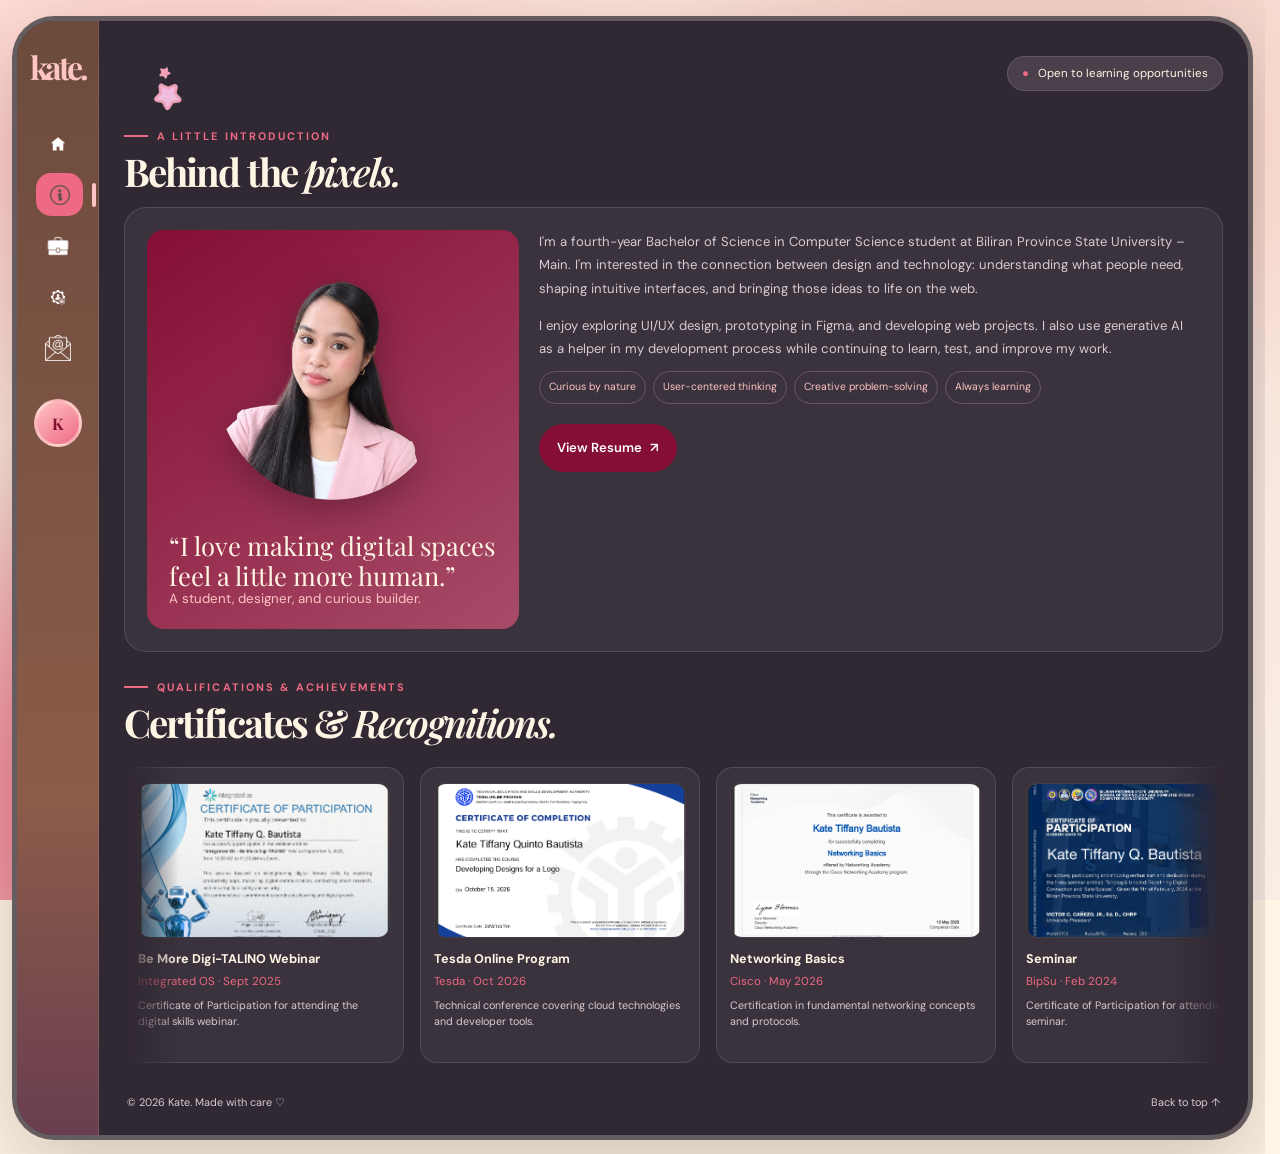
==== commit eb24b3c7: "Add resume button with styles to about.html Added a styled resume button to the about page." ====
--- a/about.html
+++ b/about.html
@@ -23,6 +23,31 @@
       if (!("CSSViewTransitionRule" in window)) document.documentElement.classList.add("no-vt");
     </script>
     <link rel="stylesheet" href="portfolio.css" />
+    <style>
+      .resume-btn {
+        display: inline-flex;
+        align-items: center;
+        gap: 0.5rem;
+        margin-top: 1.25rem;
+        padding: 0.7rem 1.1rem;
+        border: 1px solid #850e35;
+        border-radius: 999px;
+        background: #850e35;
+        color: #fff;
+        font: inherit;
+        font-weight: 600;
+        text-decoration: none;
+        transition: background 0.2s ease, transform 0.2s ease;
+      }
+      .resume-btn:hover {
+        background: #a31849;
+        transform: translateY(-2px);
+      }
+      .resume-btn:focus-visible {
+        outline: 3px solid #e8a1ba;
+        outline-offset: 3px;
+      }
+    </style>
   </head>
   <body id="top" data-page="about">
     <div class="dashboard">
@@ -84,6 +109,9 @@
                 <span class="tag">Creative problem-solving</span>
                 <span class="tag">Always learning</span>
               </div>
+              <a class="resume-btn" href="Resume.pdf" target="_blank" rel="noopener noreferrer" aria-label="View resume PDF in a new tab">
+                View Resume <span aria-hidden="true">↗</span>
+              </a>
             </div>
           </div>
         </section>
@@ -186,4 +214,4 @@
     </div>
     <script src="portfolio.js"></script>
   </body>
-</html>+</html>
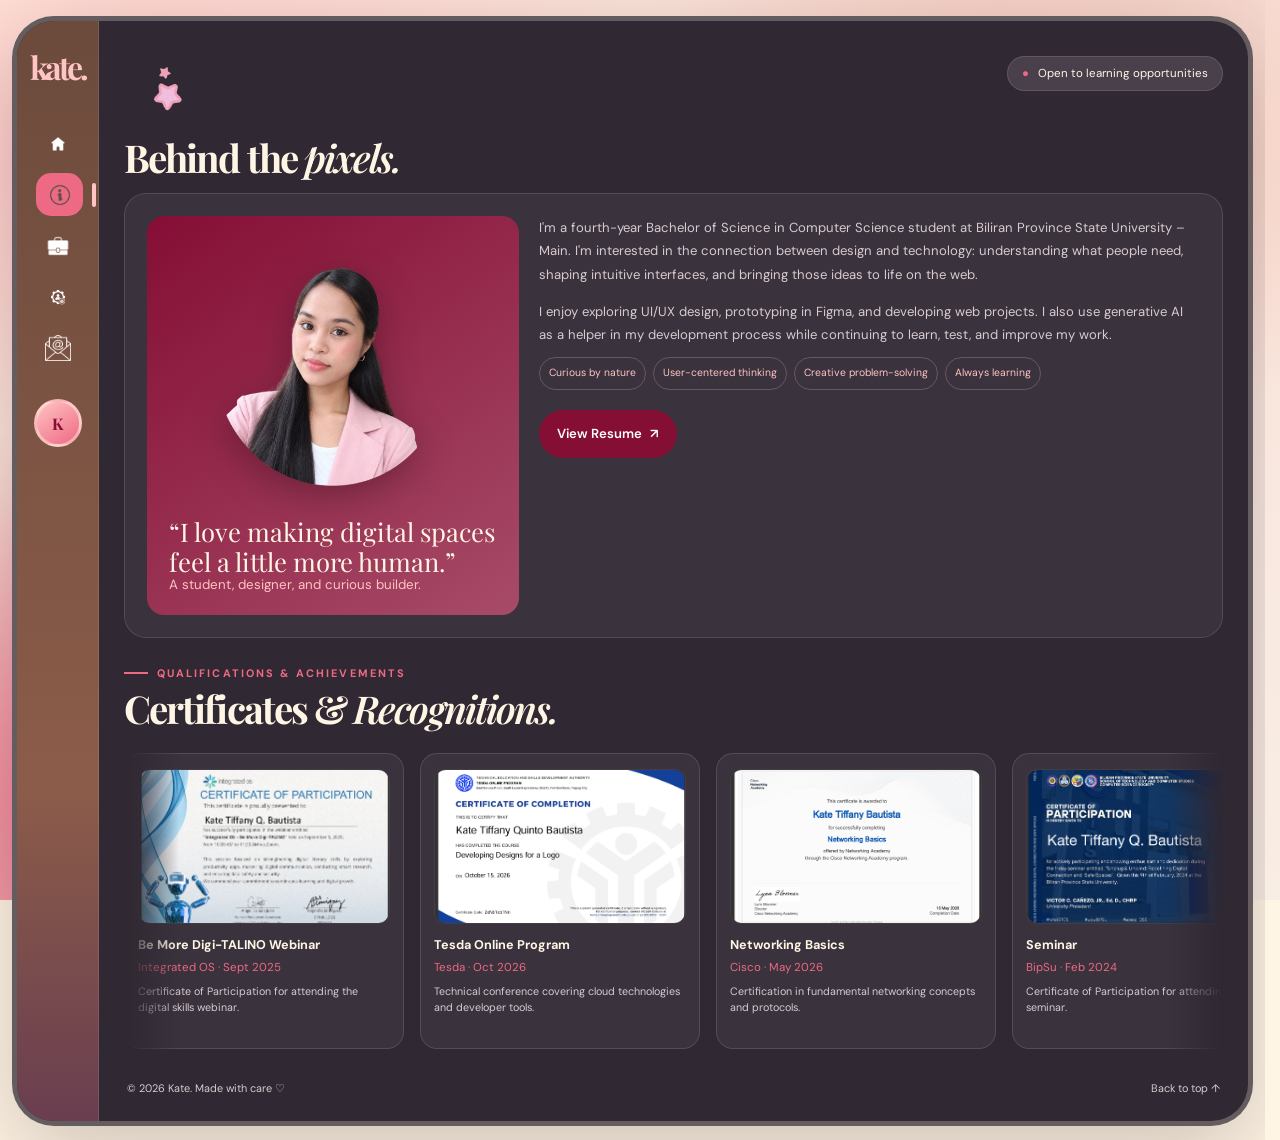
==== commit ed18b2c1: "Implement resume viewer modal functionality Added a resume viewer modal with PDF.js integration and " ====
--- a/about.html
+++ b/about.html
@@ -37,6 +37,7 @@
         font: inherit;
         font-weight: 600;
         text-decoration: none;
+        cursor: pointer;
         transition: background 0.2s ease, transform 0.2s ease;
       }
       .resume-btn:hover {
@@ -46,6 +47,58 @@
       .resume-btn:focus-visible {
         outline: 3px solid #e8a1ba;
         outline-offset: 3px;
+      }
+
+      /* RESUME VIEWER (view only) */
+      .resume-modal {
+        position: fixed;
+        inset: 0;
+        display: none;
+        align-items: center;
+        justify-content: center;
+        background: rgba(60, 10, 25, 0.6);
+        z-index: 1000;
+        padding: 1rem;
+      }
+      .resume-modal.open {
+        display: flex;
+      }
+      .resume-modal-box {
+        position: relative;
+        width: min(900px, 100%);
+        height: 90vh;
+        background: #fff;
+        border-radius: 16px;
+        overflow: hidden;
+      }
+      .resume-pages {
+        width: 100%;
+        height: 100%;
+        overflow-y: auto;
+        padding: 12px;
+        background: #f1e6e9;
+        -webkit-user-select: none;
+        user-select: none;
+        -webkit-touch-callout: none;
+      }
+      .resume-pages canvas {
+        display: block;
+        margin: 0 auto 12px;
+        background: #fff;
+        box-shadow: 0 4px 14px rgba(60, 10, 25, 0.18);
+        border-radius: 4px;
+      }
+      .resume-msg {
+        text-align: center;
+        color: #850e35;
+        font-weight: 600;
+        padding: 2rem 1rem;
+      }
+      .resume-modal-box .cert-modal-close {
+        position: absolute;
+        top: 8px;
+        right: 12px;
+        z-index: 2;
       }
     </style>
   </head>
@@ -81,7 +134,6 @@
         <section id="about" class="section-block">
           <div class="section-heading reveal">
             <div>
-              <div class="eyebrow">A little introduction</div>
               <h2>Behind the <em>pixels.</em></h2>
             </div>
             <p class="section-description">
@@ -109,9 +161,9 @@
                 <span class="tag">Creative problem-solving</span>
                 <span class="tag">Always learning</span>
               </div>
-              <a class="resume-btn" href="Resume.pdf" target="_blank" rel="noopener noreferrer" aria-label="View resume PDF in a new tab">
+              <button type="button" class="resume-btn" id="resumeBtn" aria-haspopup="dialog" aria-label="View resume">
                 View Resume <span aria-hidden="true">↗</span>
-              </a>
+              </button>
             </div>
           </div>
         </section>
@@ -212,6 +264,103 @@
         </div>
       </div>
     </div>
+
+    <!-- RESUME VIEWER (view only) -->
+    <div class="resume-modal" id="resumeModal" role="dialog" aria-modal="true" aria-label="Resume" aria-hidden="true">
+      <div class="resume-modal-box">
+        <button type="button" class="cert-modal-close" id="resumeClose" aria-label="Close">&times;</button>
+        <div class="resume-pages" id="resumePages" aria-label="Resume pages"></div>
+      </div>
+    </div>
+
     <script src="portfolio.js"></script>
+    <script>
+      /* RESUME VIEWER: the PDF is drawn page by page onto <canvas> with PDF.js,
+         so the browser's PDF toolbar (download / print) never appears. */
+      (function () {
+        const PDF_URL = "Resume.pdf";
+        const LIB = "https://cdnjs.cloudflare.com/ajax/libs/pdf.js/3.11.174/pdf.min.js";
+        const WORKER = "https://cdnjs.cloudflare.com/ajax/libs/pdf.js/3.11.174/pdf.worker.min.js";
+
+        const btn = document.getElementById("resumeBtn");
+        const modal = document.getElementById("resumeModal");
+        const pages = document.getElementById("resumePages");
+        const closeBtn = document.getElementById("resumeClose");
+        let token = 0;
+
+        function loadLib() {
+          return new Promise(function (resolve, reject) {
+            if (window.pdfjsLib) return resolve();
+            const s = document.createElement("script");
+            s.src = LIB;
+            s.onload = function () {
+              window.pdfjsLib.GlobalWorkerOptions.workerSrc = WORKER;
+              resolve();
+            };
+            s.onerror = reject;
+            document.head.appendChild(s);
+          });
+        }
+
+        async function render(myToken) {
+          pages.innerHTML = '<p class="resume-msg">Loading resume…</p>';
+          try {
+            await loadLib();
+            const pdf = await window.pdfjsLib.getDocument(PDF_URL).promise;
+            if (myToken !== token) return;
+            pages.innerHTML = "";
+            const width = Math.min(pages.clientWidth - 24, 820);
+            const dpr = window.devicePixelRatio || 1;
+            for (let n = 1; n <= pdf.numPages; n++) {
+              const page = await pdf.getPage(n);
+              if (myToken !== token) return;
+              const base = page.getViewport({ scale: 1 });
+              const scale = width / base.width;
+              const vp = page.getViewport({ scale: scale * dpr });
+              const canvas = document.createElement("canvas");
+              canvas.width = vp.width;
+              canvas.height = vp.height;
+              canvas.style.width = width + "px";
+              canvas.style.height = vp.height / dpr + "px";
+              pages.appendChild(canvas);
+              await page.render({ canvasContext: canvas.getContext("2d"), viewport: vp }).promise;
+            }
+          } catch (err) {
+            if (myToken === token) {
+              pages.innerHTML = '<p class="resume-msg">Sorry, the resume couldn’t be loaded right now.</p>';
+            }
+          }
+        }
+
+        function openResume() {
+          token++;
+          modal.classList.add("open");
+          modal.setAttribute("aria-hidden", "false");
+          document.body.style.overflow = "hidden";
+          closeBtn.focus();
+          render(token);
+        }
+        function closeResume() {
+          token++;
+          modal.classList.remove("open");
+          modal.setAttribute("aria-hidden", "true");
+          pages.innerHTML = "";
+          document.body.style.overflow = "";
+          btn.focus();
+        }
+
+        btn.addEventListener("click", openResume);
+        closeBtn.addEventListener("click", closeResume);
+        modal.addEventListener("click", function (e) {
+          if (e.target === modal) closeResume();
+        });
+        modal.addEventListener("contextmenu", function (e) {
+          e.preventDefault();
+        });
+        document.addEventListener("keydown", function (e) {
+          if (e.key === "Escape" && modal.classList.contains("open")) closeResume();
+        });
+      })();
+    </script>
   </body>
 </html>
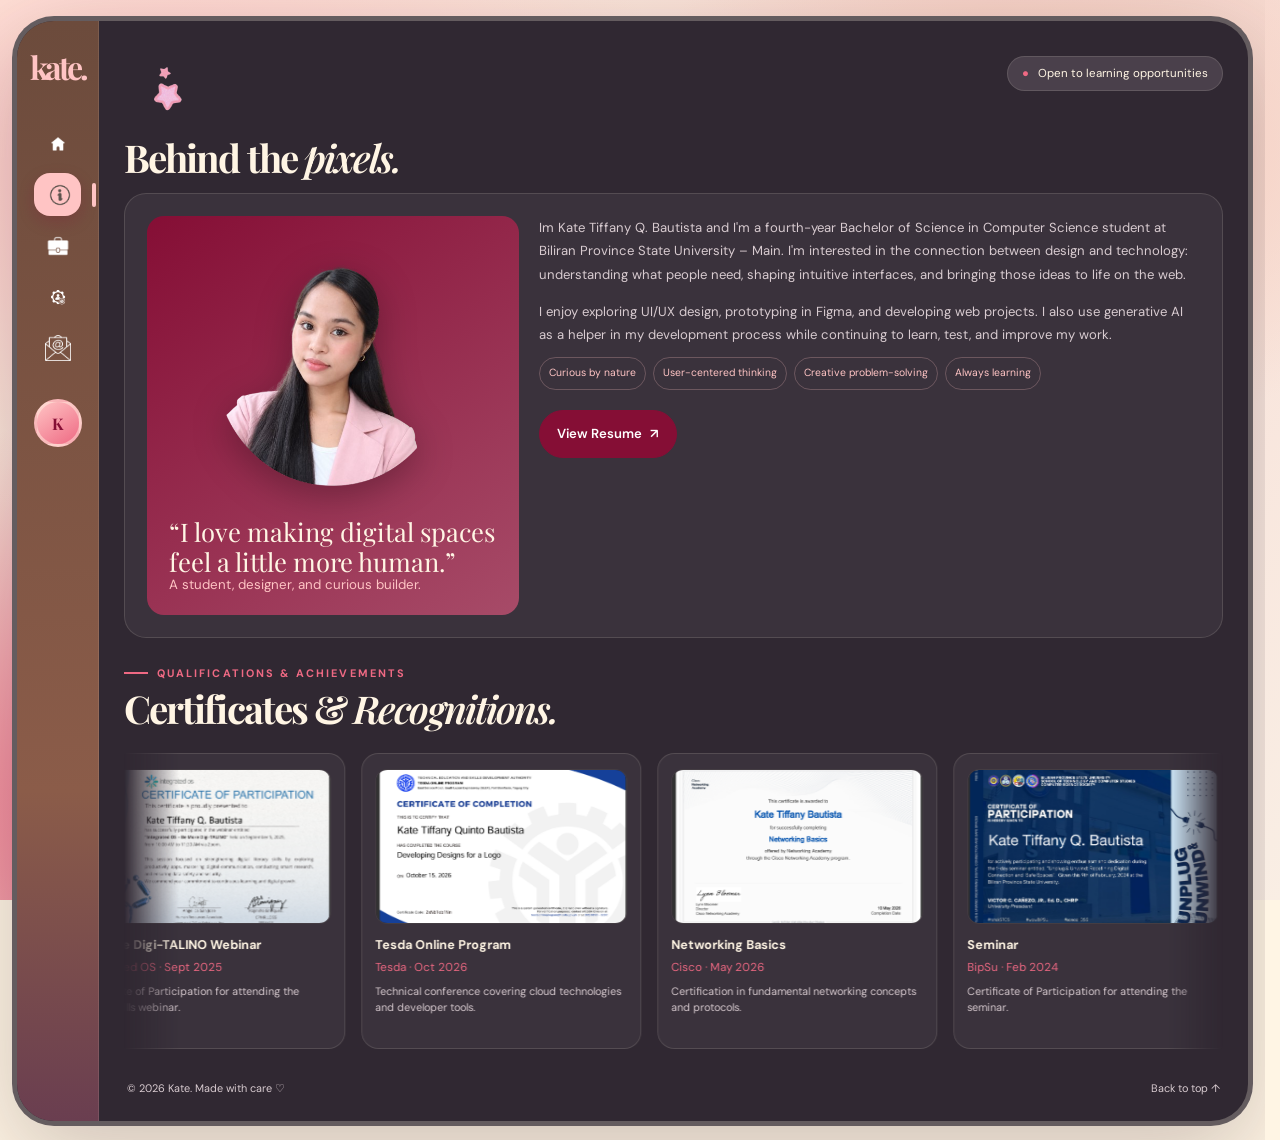
==== commit 087057db: "Update personal introduction in about.html" ====
--- a/about.html
+++ b/about.html
@@ -150,7 +150,7 @@
             </div>
             <div class="about-text">
               <p>
-                I'm a fourth-year Bachelor of Science in Computer Science student at Biliran Province State University – Main. I'm interested in the connection between design and technology: understanding what people need, shaping intuitive interfaces, and bringing those ideas to life on the web.
+                Im Kate Tiffany Q. Bautista and I'm a fourth-year Bachelor of Science in Computer Science student at Biliran Province State University – Main. I'm interested in the connection between design and technology: understanding what people need, shaping intuitive interfaces, and bringing those ideas to life on the web.
               </p>
               <p>
                 I enjoy exploring UI/UX design, prototyping in Figma, and developing web projects. I also use generative AI as a helper in my development process while continuing to learn, test, and improve my work.
--- a/portfolio.css
+++ b/portfolio.css
@@ -1447,12 +1447,11 @@
   scroll-padding-inline: 4px;
   overscroll-behavior-x: contain;
   -webkit-overflow-scrolling: touch;
-  scrollbar-width: thin;
-  scrollbar-color: var(--pink) rgba(255, 245, 228, 0.08);
-}
-.project-grid.single::-webkit-scrollbar { height: 8px; }
-.project-grid.single::-webkit-scrollbar-track { background: rgba(255, 245, 228, 0.08); border-radius: 99px; }
-.project-grid.single::-webkit-scrollbar-thumb { background: var(--pink); border-radius: 99px; }
+  /* scrollbar hidden; swipe, drag, trackpad or shift+wheel still scroll the row */
+  scrollbar-width: none;
+  -ms-overflow-style: none;
+}
+.project-grid.single::-webkit-scrollbar { display: none; width: 0; height: 0; }
 .project-grid.single .project-card {
   flex: 0 0 280px;
   width: 280px;
@@ -1628,4 +1627,107 @@
 }
 @media (prefers-reduced-motion: reduce) {
   html.no-vt .content { animation: none; }
-}+}
+
+/* =====================================================================
+   PROJECTS IN TABLETS
+   Must stay last in this file so it overrides the older .project-visual rules.
+   Keeps the side-by-side row; every card is the same size.
+   ===================================================================== */
+.project-grid.single { align-items: stretch; }
+.project-grid.single .project-card {
+  display: flex;
+  flex-direction: column;
+  align-items: center;
+  /* no container: the tablet and its text sit straight on the page */
+  background: none;
+  border: 0;
+  box-shadow: none;
+  padding: 0;
+  /* bigger, and the same size for every project */
+  flex: 0 0 380px;
+  width: 380px;
+  max-width: 380px;
+}
+.project-grid.single .project-card:hover { transform: none; box-shadow: none; }
+.project-grid.single .project-info {
+  width: 100%;
+  flex: 1;
+  display: flex;
+  flex-direction: column;
+}
+.project-grid.single .project-info .tags { margin-top: auto; }
+
+/* the tablet (landscape) */
+.project-grid.single .project-visual {
+  width: 100%;
+  height: auto;
+  aspect-ratio: 4 / 3;
+  margin: 0 auto 16px;
+  border: 12px solid #1c141a;
+  border-radius: 26px;
+  box-shadow: 0 0 0 2px rgba(255, 196, 196, 0.35), 0 22px 40px rgba(0, 0, 0, 0.35);
+  transition: transform 0.3s ease, box-shadow 0.3s ease;
+}
+.project-card:hover .project-visual {
+  transform: translateY(-4px) rotate(-0.8deg);
+  box-shadow: 0 0 0 2px var(--pink), 0 28px 48px rgba(238, 105, 131, 0.25);
+}
+
+/* front camera dot */
+.project-grid.single .project-visual::before {
+  content: "";
+  position: absolute;
+  top: 50%;
+  left: 6px;
+  width: 6px;
+  height: 6px;
+  transform: translateY(-50%);
+  border-radius: 50%;
+  background: #1c141a;
+  z-index: 3;
+}
+
+/* the screen: your screenshot fills the tablet, cropped from the top */
+.project-grid.single .project-visual .project-img { object-position: top center; }
+
+/* shown only when the screenshot is missing */
+.project-grid.single .project-visual .mock-window {
+  position: absolute;
+  inset: 0;
+  width: 100%;
+  height: 100%;
+  border-radius: 0;
+  transform: none;
+}
+
+@media (max-width: 600px) {
+  .project-grid.single .project-card { flex-basis: 270px; width: 270px; max-width: 270px; }
+}
+@media (prefers-reduced-motion: reduce) {
+  .project-grid.single .project-visual,
+  .project-card:hover .project-visual { transition: none; transform: none; }
+}
+
+/* =====================================================================
+   CERTIFICATES: auto-scroll + manual side-scroll, no scrollbar.
+   Works on every page that has the strip. The script in portfolio.js adds
+   .cert-js and moves the track with transform (so no scrollbar is involved).
+   If the script doesn't run, the original CSS marquee animation still plays.
+   ===================================================================== */
+.cert-marquee-container.cert-js {
+  overflow: hidden;
+  touch-action: pan-y;   /* vertical swipes scroll the page, horizontal ones move the strip */
+  cursor: grab;
+  -webkit-user-select: none;
+  user-select: none;
+}
+.cert-marquee-container.cert-js.is-dragging { cursor: grabbing; }
+.cert-marquee-container.cert-js .cert-marquee-track {
+  animation: none !important;
+  will-change: transform;
+}
+.cert-marquee-container.cert-js img {
+  -webkit-user-drag: none;
+  pointer-events: none;
+}
